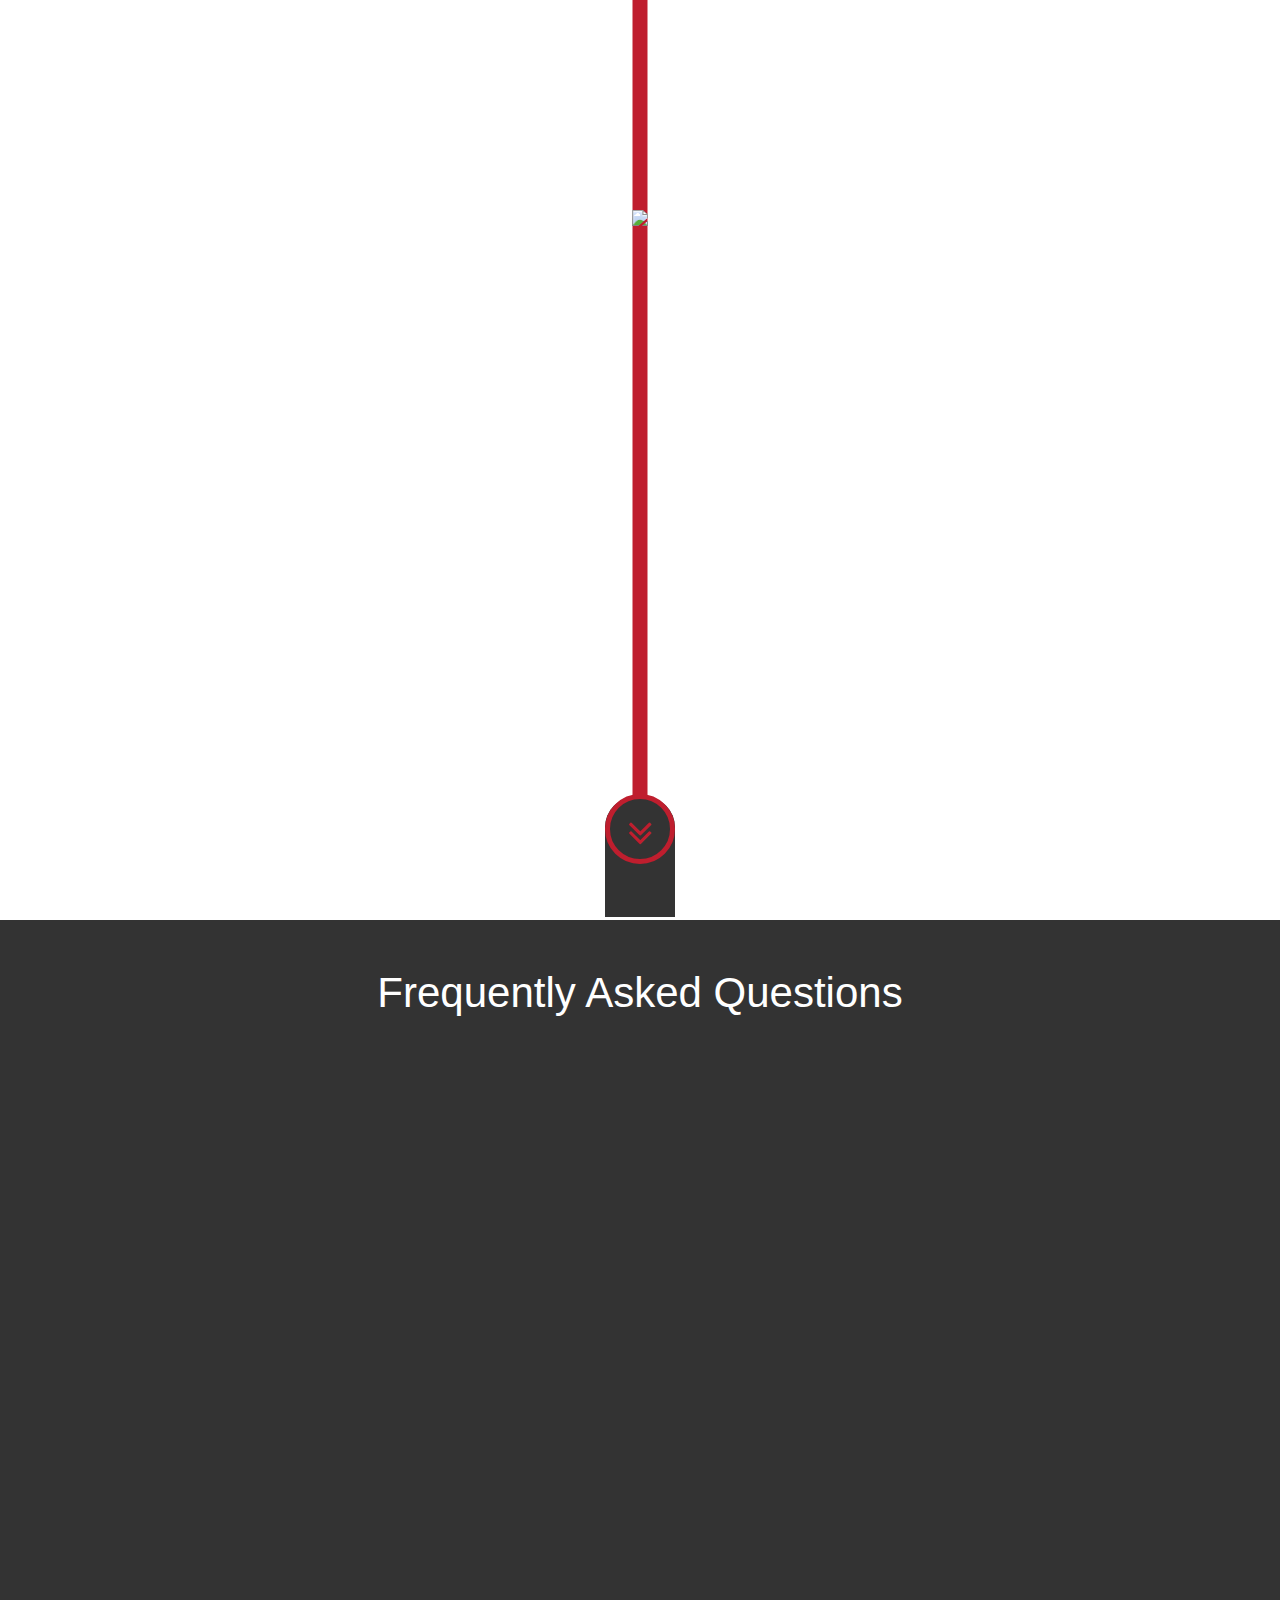
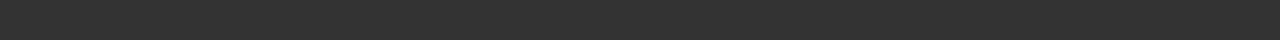
==== index.html @ be77603c "asdf" ====
<!DOCTYPE html>
<html lang="en" class="no-js">
	<head>
		<meta charset="UTF-8" />
		<meta http-equiv="X-UA-Compatible" content="IE=edge"> 
		<meta name="viewport" content="width=device-width, initial-scale=1"> 
		<title>HackAHS</title>

		<link type="text/css" rel="stylesheet" href="http://maxcdn.bootstrapcdn.com/bootstrap/3.2.0/css/bootstrap.min.css">
		<link rel="stylesheet" href="http://maxcdn.bootstrapcdn.com/font-awesome/4.3.0/css/font-awesome.min.css" />
		<link rel="shortcut icon" href="favicon.png">
		<link rel="stylesheet" type="text/css" href="css/style.css" />
	</head>

	<body>
		<header>
			<div class="LHD">
				<h2>Local Hack Day</h2>
			</div>
			<div class="spacer"></div>
			<img src="img/ahs.png" class="logo"/>

			<div class="hackAHS">
				<h1>hackAHS</h1>
			</div>

			<div class="btn-container">
				<a href="#faq" class="page-scroll btn btn-circle">
					<i class="fa fa-angle-double-down animated"></i>
				</a>
			</div>
		</header>

		<section id="faq">
			<h2>Frequently Asked Questions</h2>
		</section>

		<script type="text/javascript" src="https://code.jquery.com/jquery-2.1.1.min.js"></script>
		<script src="https://maxcdn.bootstrapcdn.com/bootstrap/3.2.0/js/bootstrap.min.js"></script>
		<script src="js/jquery.easing.min.js"></script>
		<script type="text/javascript">
			// jQuery to collapse the navbar on scroll
			$(window).scroll(function() {
				if ($(".navbar").offset().top > 50) {
					$(".navbar-fixed-top").addClass("top-nav-collapse");
				} else {
					$(".navbar-fixed-top").removeClass("top-nav-collapse");
				}
			});

			// jQuery for page scrolling feature - requires jQuery Easing plugin
			$(function() {
				$('a.page-scroll').bind('click', function(event) {
					var $anchor = $(this);
					$('html, body').stop().animate({
						scrollTop: $($anchor.attr('href')).offset().top - 60
					}, 700, 'easeInOutExpo');
					event.preventDefault();
				});
			});
		</script>
	</body>
</html>
---- css/style.css ----
::-webkit-scrollbar { 
	display: none; 
}

body {
	width: 100%;
	margin: 0;
	padding: 0;
	height: 100%;
	z-index: 0;
	
}

header {
	height: 100vh;
}

section {
	background: #333;
	z-index: 10;
	position: relative;
	height: 80vh;
}


.logo {
	transform: translate(-50%, -50%);
	z-index: 2;
	position: fixed;
	left: 50%;
	top:40%;
	height: 300px;
}

.spacer {
	transform: translate(-50%);
	background-color: #BF1E2E;
	width: 15px;
	height: 88.5%;
	position: fixed;
	left: 50%;
	z-index: 1;
}

.btn-circle {
	position: fixed;
	z-index 3;
	top: -15%;
	
	width: 70px;
	height: 70px;
	margin-top: 15px;
	padding: 7px 16px;
	border: 5px solid #BF1E2E;
	border-radius: 35px;
	font-size: 40px;
	color: #BF1E2E;
	background: 0 0;
	-webkit-transition: background .3s ease-in-out;
	-moz-transition: background .3s ease-in-out;
	transition: background .3s ease-in-out;
}

.btn-circle:hover, .btn-circle:link, .btn-circle:active, .btn-circle:visited {
	border: 5px solid #BF1E2E;
	color: #BF1E2E;
}

.btn-container {
	padding: 0;
	margin: 0;
	position: fixed;
	width: 70px;
	height: 120px;
	background-color: #333;
	top: 88.5%;
	left: 50%;
	transform: translate(-50%);
	border-top-left-radius: 30px;
	border-top-right-radius: 30px;
}

.LHD, .hackAHS {
	background: url(../img/hackahs.jpg) top center;
	width: 50%;
	height: 100%;
	position: fixed;
	filter: gray;
	-webkit-filter: grayscale(1);
	-o-transition: .5s;
	-ms-transition: .5s;
	-moz-transition: .5s;
	-webkit-transition: .5s;
	transition: .5s;
	
	z-index: 0;
}

.LHD {
	background: url(../img/lhd.jpg) top center;
	left: 50%;
}

.hackAHS:hover, .LHD:hover {
	filter: none;
	-webkit-filter: grayscale(.75);
}

section h2, .LHD h2, .hackAHS h1 {
	padding-top: 50px;
	font-family: sans-serif;
	font-size: 3em;
	color: white;
	text-align: center;
}

.LHD h2, .hackAHS h1 {
	font-size: 4em;
	padding-top: 30%;
}
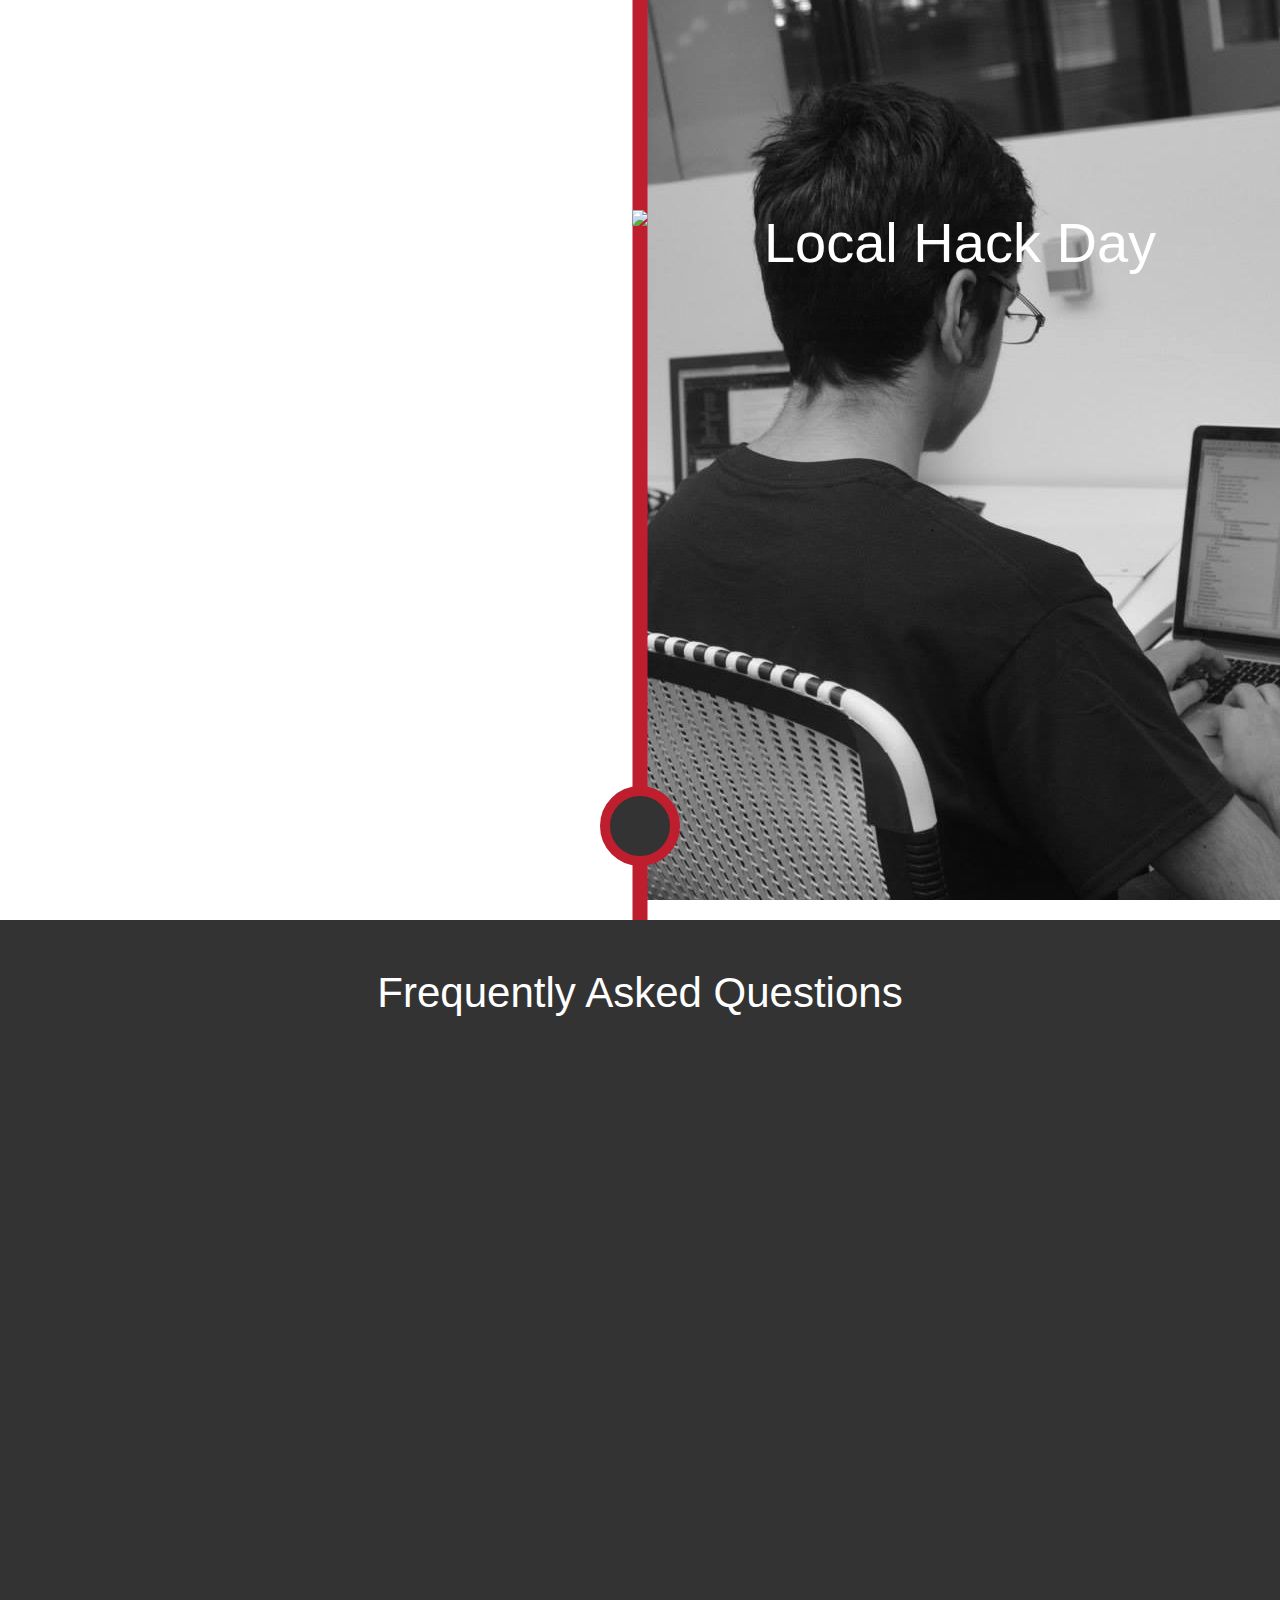
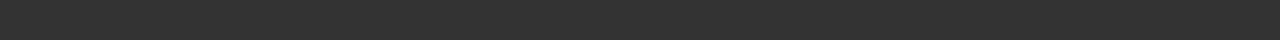
==== commit 7293ce80: "d" ====
--- a/index.html
+++ b/index.html
@@ -17,18 +17,15 @@
 			<div class="LHD">
 				<h2>Local Hack Day</h2>
 			</div>
-			<div class="spacer"></div>
+			
 			<img src="img/ahs.png" class="logo"/>
 
 			<div class="hackAHS">
 				<h1>hackAHS</h1>
 			</div>
-
-			<div class="btn-container">
 				<a href="#faq" class="page-scroll btn btn-circle">
 					<i class="fa fa-angle-double-down animated"></i>
 				</a>
-			</div>
 		</header>
 
 		<section id="faq">
--- a/css/style.css
+++ b/css/style.css
@@ -32,52 +32,52 @@
 	height: 300px;
 }
 
-.spacer {
-	transform: translate(-50%);
-	background-color: #BF1E2E;
-	width: 15px;
-	height: 88.5%;
-	position: fixed;
-	left: 50%;
-	z-index: 1;
-}
-
 .btn-circle {
 	position: fixed;
-	z-index 3;
-	top: -15%;
-	
+	z-index 7;
+	top: 90%;
+	left: 50%;
+	transform: translate(-50%,-50%);
 	width: 70px;
 	height: 70px;
 	margin-top: 15px;
 	padding: 7px 16px;
-	border: 5px solid #BF1E2E;
-	border-radius: 35px;
 	font-size: 40px;
-	color: #BF1E2E;
-	background: 0 0;
 	-webkit-transition: background .3s ease-in-out;
 	-moz-transition: background .3s ease-in-out;
 	transition: background .3s ease-in-out;
 }
 
 .btn-circle:hover, .btn-circle:link, .btn-circle:active, .btn-circle:visited {
-	border: 5px solid #BF1E2E;
 	color: #BF1E2E;
 }
 
-.btn-container {
+.btn-circle::before {
+	border: 10px solid #BF1E2E;
+	z-index: 0;
+	content: "";
 	padding: 0;
 	margin: 0;
 	position: fixed;
-	width: 70px;
-	height: 120px;
+	width: 80px;
+	height: 80px;
 	background-color: #333;
-	top: 88.5%;
+	top: -5px;
 	left: 50%;
 	transform: translate(-50%);
-	border-top-left-radius: 30px;
-	border-top-right-radius: 30px;
+	border-radius: 70px;
+}
+
+.btn-circle::after {
+	content: "";
+	z-index: -1;
+	position: fixed;
+	left: 50%;
+	bottom: -100%;
+	width: 15px;
+	height: 1000000px;
+	transform: translate(-50%);
+	background-color: #BF1E2E;
 }
 
 .LHD, .hackAHS {
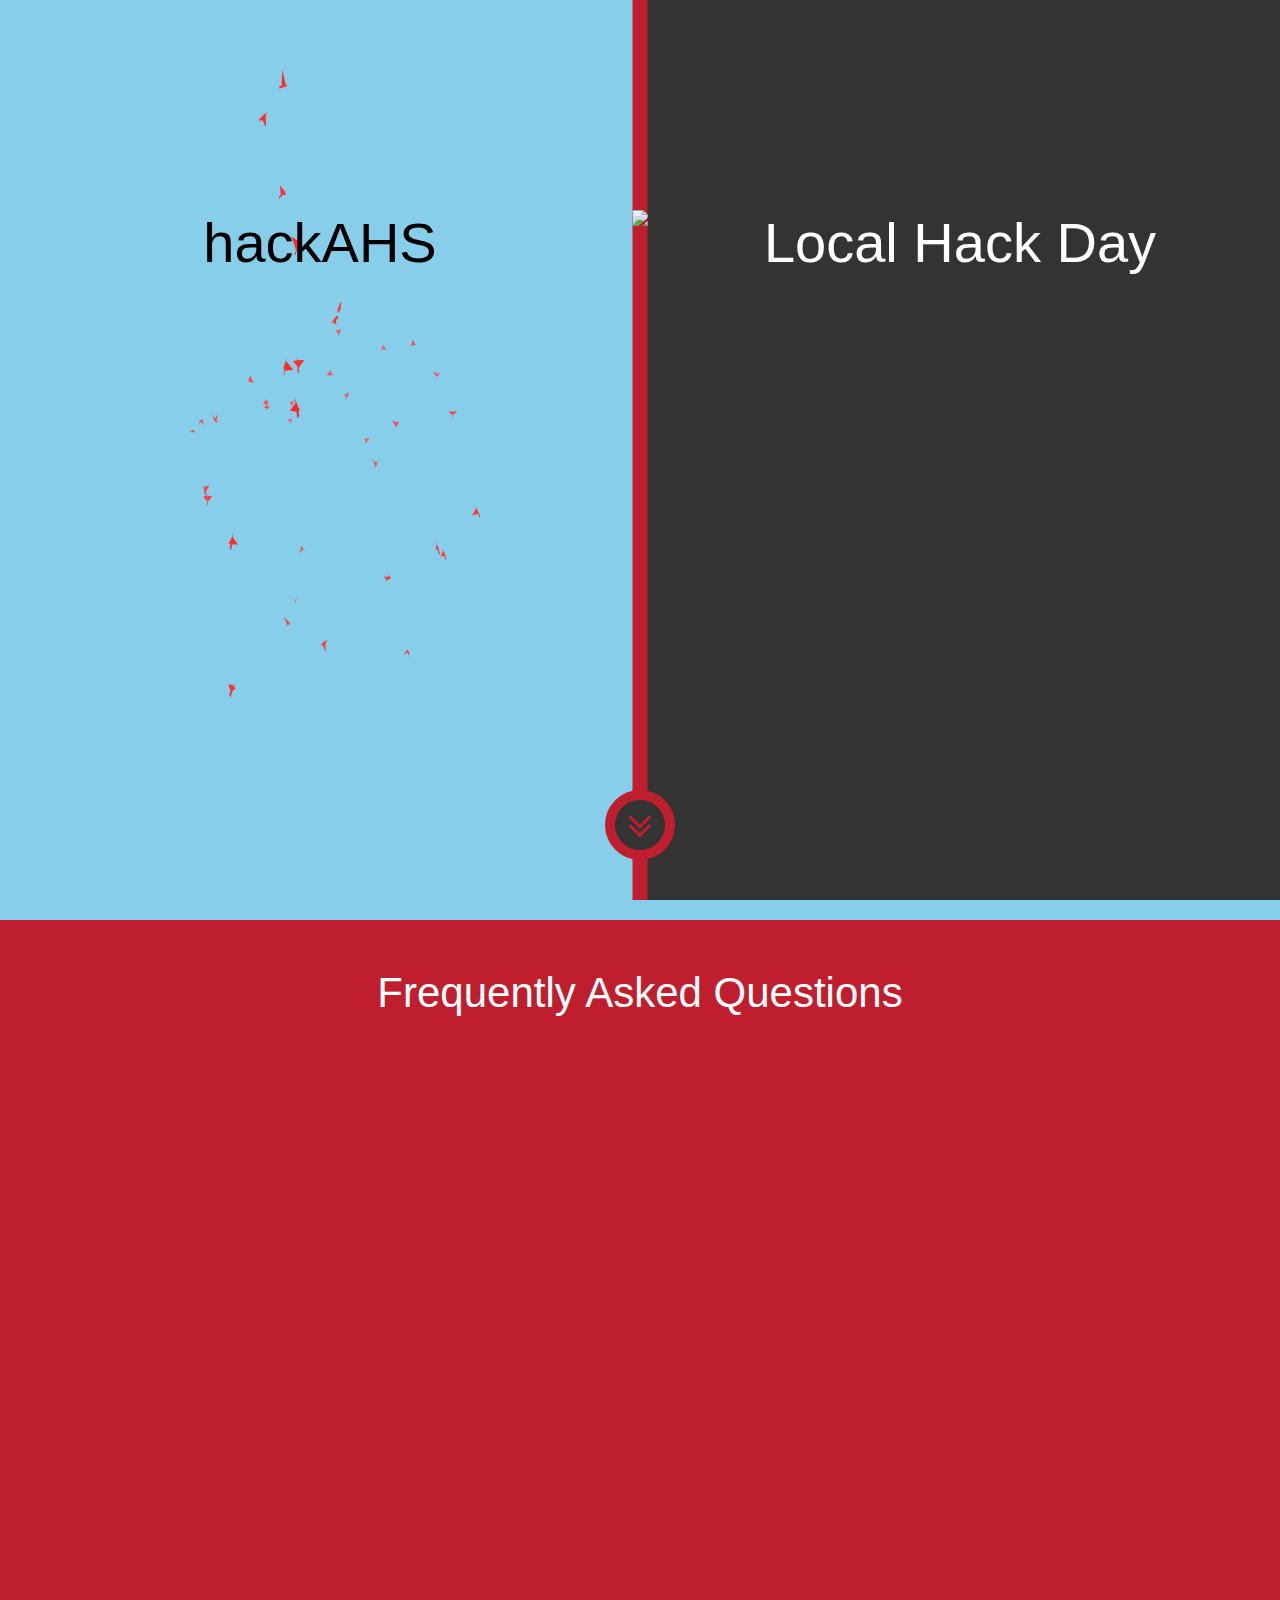
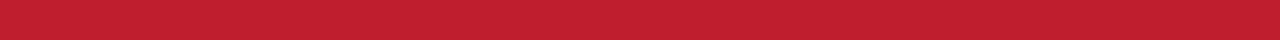
==== commit 8333ead2: "asd" ====
--- a/index.html
+++ b/index.html
@@ -17,20 +17,438 @@
 			<div class="LHD">
 				<h2>Local Hack Day</h2>
 			</div>
-			
+			<div class="LHD-under"></div>
+
 			<img src="img/ahs.png" class="logo"/>
 
 			<div class="hackAHS">
 				<h1>hackAHS</h1>
 			</div>
+			
+			
+			<div class="btn-container">
 				<a href="#faq" class="page-scroll btn btn-circle">
-					<i class="fa fa-angle-double-down animated"></i>
+					<i class="fa fa-angle-double-down"></i>
 				</a>
+			</div>
 		</header>
 
 		<section id="faq">
 			<h2>Frequently Asked Questions</h2>
 		</section>
+
+		<script src="js/three.min.js"></script>
+		<script src="js/Bird.js"></script>
+
+		<script src="js/stats.min.js"></script>
+
+		<script>
+
+			// Based on http://www.openprocessing.org/visuals/?visualID=6910
+
+			var Boid = function() {
+
+				var vector = new THREE.Vector3(),
+					_acceleration, _width = 500, _height = 500, _depth = 200, _goal, _neighborhoodRadius = 100,
+					_maxSpeed = 4, _maxSteerForce = 0.1, _avoidWalls = false;
+
+				this.position = new THREE.Vector3();
+				this.velocity = new THREE.Vector3();
+				_acceleration = new THREE.Vector3();
+
+				this.setGoal = function ( target ) {
+
+					_goal = target;
+
+				}
+
+				this.setAvoidWalls = function ( value ) {
+
+					_avoidWalls = value;
+
+				}
+
+				this.setWorldSize = function ( width, height, depth ) {
+
+					_width = width;
+					_height = height;
+					_depth = depth;
+
+				}
+
+				this.run = function ( boids ) {
+
+					if ( _avoidWalls ) {
+
+						vector.set( - _width, this.position.y, this.position.z );
+						vector = this.avoid( vector );
+						vector.multiplyScalar( 5 );
+						_acceleration.add( vector );
+
+						vector.set( _width, this.position.y, this.position.z );
+						vector = this.avoid( vector );
+						vector.multiplyScalar( 5 );
+						_acceleration.add( vector );
+
+						vector.set( this.position.x, - _height, this.position.z );
+						vector = this.avoid( vector );
+						vector.multiplyScalar( 5 );
+						_acceleration.add( vector );
+
+						vector.set( this.position.x, _height, this.position.z );
+						vector = this.avoid( vector );
+						vector.multiplyScalar( 5 );
+						_acceleration.add( vector );
+
+						vector.set( this.position.x, this.position.y, - _depth );
+						vector = this.avoid( vector );
+						vector.multiplyScalar( 5 );
+						_acceleration.add( vector );
+
+						vector.set( this.position.x, this.position.y, _depth );
+						vector = this.avoid( vector );
+						vector.multiplyScalar( 5 );
+						_acceleration.add( vector );
+
+					}/* else {
+
+						this.checkBounds();
+
+					}
+					*/
+
+					if ( Math.random() > 0.5 ) {
+
+						this.flock( boids );
+
+					}
+
+					this.move();
+
+				}
+
+				this.flock = function ( boids ) {
+
+					if ( _goal ) {
+
+						_acceleration.add( this.reach( _goal, 0.005 ) );
+
+					}
+
+					_acceleration.add( this.alignment( boids ) );
+					_acceleration.add( this.cohesion( boids ) );
+					_acceleration.add( this.separation( boids ) );
+
+				}
+
+				this.move = function () {
+
+					this.velocity.add( _acceleration );
+
+					var l = this.velocity.length();
+
+					if ( l > _maxSpeed ) {
+
+						this.velocity.divideScalar( l / _maxSpeed );
+
+					}
+
+					this.position.add( this.velocity );
+					_acceleration.set( 0, 0, 0 );
+
+				}
+
+				this.checkBounds = function () {
+
+					if ( this.position.x >   _width ) this.position.x = - _width;
+					if ( this.position.x < - _width ) this.position.x =   _width;
+					if ( this.position.y >   _height ) this.position.y = - _height;
+					if ( this.position.y < - _height ) this.position.y =  _height;
+					if ( this.position.z >  _depth ) this.position.z = - _depth;
+					if ( this.position.z < - _depth ) this.position.z =  _depth;
+
+				}
+
+				//
+
+				this.avoid = function ( target ) {
+
+					var steer = new THREE.Vector3();
+
+					steer.copy( this.position );
+					steer.sub( target );
+
+					steer.multiplyScalar( 1 / this.position.distanceToSquared( target ) );
+
+					return steer;
+
+				}
+
+				this.repulse = function ( target ) {
+
+					var distance = this.position.distanceTo( target );
+
+					if ( distance < 150 ) {
+
+						var steer = new THREE.Vector3();
+
+						steer.subVectors( this.position, target );
+						steer.multiplyScalar( 0.5 / distance );
+
+						_acceleration.add( steer );
+
+					}
+
+				}
+
+				this.reach = function ( target, amount ) {
+
+					var steer = new THREE.Vector3();
+
+					steer.subVectors( target, this.position );
+					steer.multiplyScalar( amount );
+
+					return steer;
+
+				}
+
+				this.alignment = function ( boids ) {
+
+					var boid, velSum = new THREE.Vector3(),
+						count = 0;
+
+					for ( var i = 0, il = boids.length; i < il; i++ ) {
+
+						if ( Math.random() > 0.6 ) continue;
+
+						boid = boids[ i ];
+
+						distance = boid.position.distanceTo( this.position );
+
+						if ( distance > 0 && distance <= _neighborhoodRadius ) {
+
+							velSum.add( boid.velocity );
+							count++;
+
+						}
+
+					}
+
+					if ( count > 0 ) {
+
+						velSum.divideScalar( count );
+
+						var l = velSum.length();
+
+						if ( l > _maxSteerForce ) {
+
+							velSum.divideScalar( l / _maxSteerForce );
+
+						}
+
+					}
+
+					return velSum;
+
+				}
+
+				this.cohesion = function ( boids ) {
+
+					var boid, distance,
+						posSum = new THREE.Vector3(),
+						steer = new THREE.Vector3(),
+						count = 0;
+
+					for ( var i = 0, il = boids.length; i < il; i ++ ) {
+
+						if ( Math.random() > 0.6 ) continue;
+
+						boid = boids[ i ];
+						distance = boid.position.distanceTo( this.position );
+
+						if ( distance > 0 && distance <= _neighborhoodRadius ) {
+
+							posSum.add( boid.position );
+							count++;
+
+						}
+
+					}
+
+					if ( count > 0 ) {
+
+						posSum.divideScalar( count );
+
+					}
+
+					steer.subVectors( posSum, this.position );
+
+					var l = steer.length();
+
+					if ( l > _maxSteerForce ) {
+
+						steer.divideScalar( l / _maxSteerForce );
+
+					}
+
+					return steer;
+
+				}
+
+				this.separation = function ( boids ) {
+
+					var boid, distance,
+						posSum = new THREE.Vector3(),
+						repulse = new THREE.Vector3();
+
+					for ( var i = 0, il = boids.length; i < il; i ++ ) {
+
+						if ( Math.random() > 0.6 ) continue;
+
+						boid = boids[ i ];
+						distance = boid.position.distanceTo( this.position );
+
+						if ( distance > 0 && distance <= _neighborhoodRadius ) {
+
+							repulse.subVectors( this.position, boid.position );
+							repulse.normalize();
+							repulse.divideScalar( distance );
+							posSum.add( repulse );
+
+						}
+
+					}
+
+					return posSum;
+
+				}
+
+			}
+
+		</script>
+
+		<script>
+
+			var SCREEN_WIDTH = window.innerWidth,
+				SCREEN_HEIGHT = window.innerHeight,
+				SCREEN_WIDTH_HALF = SCREEN_WIDTH  / 2,
+				SCREEN_HEIGHT_HALF = SCREEN_HEIGHT / 2;
+
+			var camera, scene, renderer,
+				birds, bird;
+
+			var boid, boids;
+
+			init();
+			animate();
+
+			function init() {
+
+				camera = new THREE.PerspectiveCamera( 75, SCREEN_WIDTH / SCREEN_HEIGHT, 1, 10000 );
+				camera.position.z = 450;
+
+				scene = new THREE.Scene();
+
+				birds = [];
+				boids = [];
+
+				for ( var i = 0; i < 40; i ++ ) {
+
+					boid = boids[ i ] = new Boid();
+					boid.position.x = Math.random() * 400 - 200;
+					boid.position.y = Math.random() * 400 - 200;
+					boid.position.z = Math.random() * 400 - 200;
+					boid.velocity.x = Math.random() * 2 - 1;
+					boid.velocity.y = Math.random() * 2 - 1;
+					boid.velocity.z = Math.random() * 2 - 1;
+					boid.setAvoidWalls( true );
+					boid.setWorldSize( 500, 500, 400 );
+
+					bird = birds[ i ] = new THREE.Mesh( new Bird(), new THREE.MeshBasicMaterial( { color:Math.random() * 0xffffff, side: THREE.DoubleSide } ) );
+					bird.phase = Math.floor( Math.random() * 62.83 );
+					scene.add( bird );
+
+
+				}
+
+				renderer = new THREE.CanvasRenderer( {alpha: true});
+				renderer.setClearColor( 0xffffff,0);
+				renderer.setSize( SCREEN_WIDTH, SCREEN_HEIGHT );
+				renderer.domElement.style.position = 'fixed';
+				renderer.domElement.style.zIndex = '0';
+				renderer.domElement.style.top = '0px';
+				renderer.domElement.style.pointerEvents = 'none';
+				document.addEventListener( 'mousemove', onDocumentMouseMove, false );
+				document.body.appendChild( renderer.domElement );
+				
+				//
+
+				window.addEventListener( 'resize', onWindowResize, false );
+
+			}
+
+			function onWindowResize() {
+
+				camera.aspect = window.innerWidth / window.innerHeight;
+				camera.updateProjectionMatrix();
+
+				renderer.setSize( window.innerWidth/2, window.innerHeight );
+
+			}
+
+			function onDocumentMouseMove( event ) {
+
+				var vector = new THREE.Vector3( event.clientX - SCREEN_WIDTH_HALF, - event.clientY + SCREEN_HEIGHT_HALF, 0 );
+
+				for ( var i = 0, il = boids.length; i < il; i++ ) {
+
+					boid = boids[ i ];
+
+					vector.z = boid.position.z;
+
+					boid.repulse( vector );
+
+				}
+
+			}
+
+			//
+
+			function animate() {
+
+				requestAnimationFrame( animate );
+
+				render();
+
+			}
+
+			function render() {
+
+				for ( var i = 0, il = birds.length; i < il; i++ ) {
+
+					boid = boids[ i ];
+					boid.run( boids );
+
+					bird = birds[ i ];
+					bird.position.copy( boids[ i ].position );
+
+					color = bird.material.color;
+					color.r = 191;
+					color.g = color.b = ( 500 - bird.position.z ) / 2000;
+
+					bird.rotation.y = Math.atan2( - boid.velocity.z, boid.velocity.x );
+					bird.rotation.z = Math.asin( boid.velocity.y / boid.velocity.length() );
+
+					bird.phase = ( bird.phase + ( Math.max( 0, bird.rotation.z ) + 0.1 )  ) % 62.83;
+					bird.geometry.vertices[ 5 ].y = bird.geometry.vertices[ 4 ].y = Math.sin( bird.phase ) * 5;
+
+				}
+
+				renderer.render( scene, camera );
+
+			}
+
+		</script>
 
 		<script type="text/javascript" src="https://code.jquery.com/jquery-2.1.1.min.js"></script>
 		<script src="https://maxcdn.bootstrapcdn.com/bootstrap/3.2.0/js/bootstrap.min.js"></script>
--- a/css/style.css
+++ b/css/style.css
@@ -6,22 +6,38 @@
 	width: 100%;
 	margin: 0;
 	padding: 0;
-	height: 100%;
-	z-index: 0;
-	
+	background-color: skyblue;
 }
 
 header {
 	height: 100vh;
+	margin: 0;
 }
 
 section {
-	background: #333;
+	background: #BF1E2E;
 	z-index: 10;
 	position: relative;
 	height: 80vh;
+	margin: 0;
+	padding: 0;
 }
 
+.btn-container::before {
+	position: fixed;
+	transform: translate(-50%);
+	content: "";
+	width: 15px;
+	height: 100%;
+	background-color: #BF1E2E;
+	left: 50%;
+	top: 0px;
+}
+
+.btn-container {
+	position: fixed;
+	z-index: 1;
+}
 
 .logo {
 	transform: translate(-50%, -50%);
@@ -34,7 +50,7 @@
 
 .btn-circle {
 	position: fixed;
-	z-index 7;
+	z-index 50;
 	top: 90%;
 	left: 50%;
 	transform: translate(-50%,-50%);
@@ -43,67 +59,47 @@
 	margin-top: 15px;
 	padding: 7px 16px;
 	font-size: 40px;
+	border-radius: 70px;
+	background-color: #333;
+	border: 10px solid #BF1E2E;
 	-webkit-transition: background .3s ease-in-out;
 	-moz-transition: background .3s ease-in-out;
 	transition: background .3s ease-in-out;
+}
+
+.btn-circle i {
+	position: fixed;
+	transform: translate(-50%);
 }
 
 .btn-circle:hover, .btn-circle:link, .btn-circle:active, .btn-circle:visited {
 	color: #BF1E2E;
 }
 
-.btn-circle::before {
-	border: 10px solid #BF1E2E;
-	z-index: 0;
-	content: "";
-	padding: 0;
-	margin: 0;
-	position: fixed;
-	width: 80px;
-	height: 80px;
-	background-color: #333;
-	top: -5px;
-	left: 50%;
-	transform: translate(-50%);
-	border-radius: 70px;
-}
-
-.btn-circle::after {
-	content: "";
-	z-index: -1;
-	position: fixed;
-	left: 50%;
-	bottom: -100%;
-	width: 15px;
-	height: 1000000px;
-	transform: translate(-50%);
-	background-color: #BF1E2E;
-}
 
 .LHD, .hackAHS {
-	background: url(../img/hackahs.jpg) top center;
 	width: 50%;
+	background-color: #333;
 	height: 100%;
 	position: fixed;
-	filter: gray;
-	-webkit-filter: grayscale(1);
 	-o-transition: .5s;
 	-ms-transition: .5s;
 	-moz-transition: .5s;
 	-webkit-transition: .5s;
 	transition: .5s;
-	
-	z-index: 0;
+	z-index: 1;
 }
 
 .LHD {
-	background: url(../img/lhd.jpg) top center;
-	left: 50%;
+	left:50%;
 }
 
-.hackAHS:hover, .LHD:hover {
-	filter: none;
-	-webkit-filter: grayscale(.75);
+.LHD:hover, .hackAHS:hover {
+	background: rgba(0,0,0,0);
+}
+
+.LHD:hover h2, .hackAHS:hover h1 {
+	color: black;
 }
 
 section h2, .LHD h2, .hackAHS h1 {
@@ -112,6 +108,11 @@
 	font-size: 3em;
 	color: white;
 	text-align: center;
+	-o-transition: .5s;
+	-ms-transition: .5s;
+	-moz-transition: .5s;
+	-webkit-transition: .5s;
+	transition: .5s;
 }
 
 .LHD h2, .hackAHS h1 {
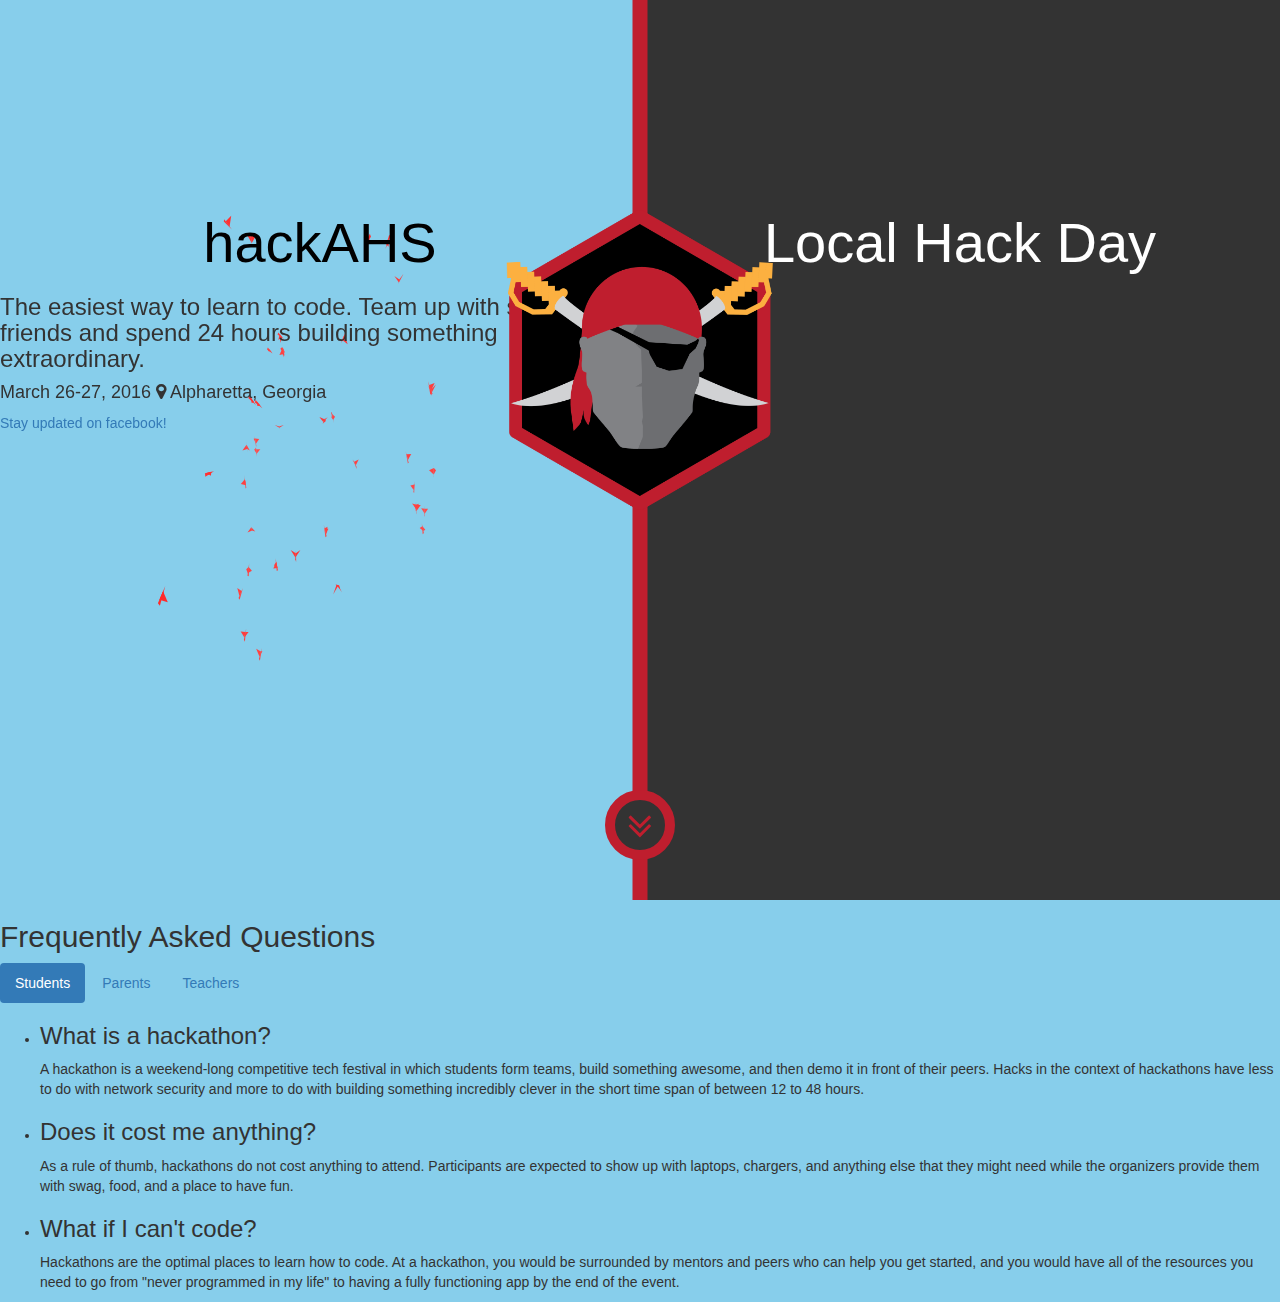
==== commit 8ae87cb9: "asd" ====
--- a/index.html
+++ b/index.html
@@ -4,7 +4,19 @@
 		<meta charset="UTF-8" />
 		<meta http-equiv="X-UA-Compatible" content="IE=edge"> 
 		<meta name="viewport" content="width=device-width, initial-scale=1"> 
-		<title>HackAHS</title>
+		<title>HackAHS - A Hackathon for High Schoolers</title>
+
+		<meta name="twitter:card" content="summary">
+		<meta name="twitter:site" content="@hackstartatl">
+		<meta name="twitter:title" content="hackAHS">
+		<meta name="twitter:description" content="hackAHS is a hackathon for high school students in Georgia. Unleash The Next Generation!">
+		<meta name="twitter:creator" content="@hackstartatl">
+
+		<meta property="og:title" content="hackAHS" />
+		<meta property="og:type" content="website" />
+		<meta property="og:url" content="http://hackAHS.com/" />
+		<meta property="og:description" content="hackAHS is a hackathon for high school students in Georgia. Unleash The Next Generation!" />
+		<meta property="og:site_name" content="hackBCA" />
 
 		<link type="text/css" rel="stylesheet" href="http://maxcdn.bootstrapcdn.com/bootstrap/3.2.0/css/bootstrap.min.css">
 		<link rel="stylesheet" href="http://maxcdn.bootstrapcdn.com/font-awesome/4.3.0/css/font-awesome.min.css" />
@@ -14,18 +26,21 @@
 
 	<body>
 		<header>
+			<img src="img/hackahslogo.png" class="logo"/>
+			
 			<div class="LHD">
 				<h2>Local Hack Day</h2>
+				<h3>Come together with other high school students for twleve hours of learning, community, and building.</h3>
+				<h4>October 10, 2015 <span><i class="fa fa-map-marker"></i></span> Alpharetta, Georgia</h4>
+				<a class="button" href="http://localhackday.mlh.io/" >Register Now!</a>
 			</div>
-			<div class="LHD-under"></div>
-
-			<img src="img/ahs.png" class="logo"/>
 
 			<div class="hackAHS">
 				<h1>hackAHS</h1>
+				<h3>The easiest way to learn to code. Team up with strangers or friends and spend 24 hours building something extraordinary.</h3>
+				<h4>March 26-27, 2016 <span><i class="fa fa-map-marker"></i></span> Alpharetta, Georgia</h4>
+				<a class="button" href="#">Stay updated on facebook!</a>
 			</div>
-			
-			
 			<div class="btn-container">
 				<a href="#faq" class="page-scroll btn btn-circle">
 					<i class="fa fa-angle-double-down"></i>
@@ -33,15 +48,85 @@
 			</div>
 		</header>
 
-		<section id="faq">
+		<div id="faq" class="section">
 			<h2>Frequently Asked Questions</h2>
-		</section>
+			<ul class="nav nav-pills">
+				<li class="active"><a data-toggle="pill" href="#Students" class="scroll-down">Students</a></li>
+				<li><a data-toggle="pill" href="#Parents" class="scroll-down">Parents</a></li>
+				<li><a data-toggle="pill" href="#Teachers" class="scroll-down">Teachers</a></li>
+			</ul>
+
+			<div class="tab-content">
+				<div id="Students" class="tab-pane fade in active">
+					<ul>
+						<li>
+							<h3>What is a hackathon?</h3>
+							<p>A hackathon is a weekend-long competitive tech festival in which students form teams, build something awesome, and then demo it in front of their peers. Hacks in the context of hackathons have less to do with network security and more to do with building something incredibly clever in the short time span of between 12 to 48 hours.</p>
+						</li>
+						<li>
+							<h3>Does it cost me anything?</h3>
+							<p>As a rule of thumb, hackathons do not cost anything to attend. Participants are expected to show up with laptops, chargers, and anything else that they might need while the organizers provide them with swag, food, and a place to have fun.</p>
+						</li>
+						<li>
+							<h3>What if I can't code?</h3>
+							<p>Hackathons are the optimal places to learn how to code. At a hackathon, you would be surrounded by mentors and peers who can help you get started, and you would have all of the resources you need to go from "never programmed in my life" to having a fully functioning app by the end of the event.</p>
+						</li>
+					</ul>
+				</div>
+				<div id="Parents" class="tab-pane fade">
+					<ul>
+						<li>
+							<h3>What is a hackathon?</h3>
+							<p>A hackathon is a weekend-long competitive tech festival in which students form teams to collaboratively code an extraordinary project and then demo it in front of their peers. Hacks in the context of hackathons have less to do with network security and more to do with building something incredibly clever in the short time span of between 24 to 48 hours.</p>
+						</li>
+						<li>
+							<h3>Are hackathons safe?</h3>
+							<p>Yes, absolutely. Schools and venues maintain high level security throughout the event. ID checks are performed to gain admission to the venue and security is on premise 24/7 to keep the venue safe. In addition, most hackathons follow MLH’s Code of Conduct, ensuring a non discriminating environment for students of any background. Hackathons are run with a zero tolerance policy for inappropriate actions.</p>
+						</li>
+						<li>
+							<h3>What will my child get out of a hackathon?</h3>
+							<p>All students regardless of level of programming experience end up learning how to network with other students with similar passions, how to network with recruiters from companies, and how to give speeches in front of judges and peers. Students will be given opportunities to learn/improve their programming through workshops held at hackathons. For students who are unsure of their futures, hackathons are where they can be exposed to the field to decide what they want to do</p>
+						</li>
+						<li>
+							<h3>What is the typical hackathon schedule?</h3>
+							<p>Hackathons are usually held on the weekend and last 24-48 hours. Hackathons begin with an opening ceremony where inspirational talks are held. Students are then given the a large chunk of time to build and learn. Food is served and free of charge, in addition to having snacks present constantly. At the end of a hackathon, students present their applications to judges and peers, and winners are awarded. Students go home at the end of the weekend with lasting memories and a neat project to put into their portfolio.</p>
+						</li>
+						<li>
+							<h3>Will hackathons help my son/daughter get into college?</h3>
+							<p>We can say with a degree of certainty that hackathons will help your child’s college portfolio. Most hackathons are held at top-tier colleges and admission departments at these colleges are well aware of these events. In addition, hackathons will allow your child to build the technical skills and networks to open up opportunities such as internships at tech companies.</p>
+						</li>
+					</ul>
+				</div>
+				<div id="Teachers" class="tab-pane fade">
+					<ul>
+						<li>
+							<h3>What is a hackathon?</h3>
+							<p>A hackathon is a weekend-long competitive tech festival in which students form teams to collaboratively code an extraordinary project and then demo it in front of their peers. Hacks in the context of hackathons have less to do with network security and more to do with building something incredibly clever in the short time span of between 24 to 48 hours.</p>
+						</li>
+						<li>
+							<h3>How will Hackathons extend my curriculum?</h3>
+							<p>Hackathons are a great way to extend your high school Intro to Computer Science or AP Computer Science classes. These events will give your students more hands on time with the materials taught in class, in addition to providing real life application for programming. Most importantly, Hackathons will get students excited for computer science and allow them to understand the limitless potential of being a programmer.</p>
+						</li>
+						<li>
+							<h3>How can I get my students involved?</h3>
+							<p>You can encourage your students to attend hackathons and organize groups of students to come as a team to our events. Offering extra credit to come to Hackathons may be a good initial catalyst to start a Hackathon group in your school.</p>
+						</li>
+						<li>
+							<h3>What is a good time to introduce Hackathons to my students?</h3>
+							<p>Anytime is a good time, hackathons are for programmers of any level. Students with initial knowledge of computer science basics and data structures will be able to build more complex applications while students with no/little initial knowledge will be able to attend workshops at most hackathons to learn more about these concepts. Hackathons are for personal growth and anyone can get started.</p>
+						</li>
+						<li>
+							<h3>How do I support my students at Hackathons?</h3>
+							<p>The best way to support your student at hackathons is giving them deadline extensions on assignments since hackathons usually take the entire weekend and students do not have a lot of time to do homework.</p>
+						</li>
+					</ul>
+				</div>
+			</div>
+		</div>
 
 		<script src="js/three.min.js"></script>
 		<script src="js/Bird.js"></script>
-
 		<script src="js/stats.min.js"></script>
-
 		<script>
 
 			// Based on http://www.openprocessing.org/visuals/?visualID=6910
@@ -380,7 +465,7 @@
 				renderer.domElement.style.pointerEvents = 'none';
 				document.addEventListener( 'mousemove', onDocumentMouseMove, false );
 				document.body.appendChild( renderer.domElement );
-				
+
 				//
 
 				window.addEventListener( 'resize', onWindowResize, false );
@@ -452,27 +537,67 @@
 
 		<script type="text/javascript" src="https://code.jquery.com/jquery-2.1.1.min.js"></script>
 		<script src="https://maxcdn.bootstrapcdn.com/bootstrap/3.2.0/js/bootstrap.min.js"></script>
-		<script src="js/jquery.easing.min.js"></script>
+		<script type="text/javascript" src="js/jquery.easing.min.js"></script>
+
 		<script type="text/javascript">
-			// jQuery to collapse the navbar on scroll
-			$(window).scroll(function() {
-				if ($(".navbar").offset().top > 50) {
-					$(".navbar-fixed-top").addClass("top-nav-collapse");
-				} else {
-					$(".navbar-fixed-top").removeClass("top-nav-collapse");
-				}
-			});
-
-			// jQuery for page scrolling feature - requires jQuery Easing plugin
-			$(function() {
-				$('a.page-scroll').bind('click', function(event) {
-					var $anchor = $(this);
-					$('html, body').stop().animate({
-						scrollTop: $($anchor.attr('href')).offset().top - 60
-					}, 700, 'easeInOutExpo');
-					event.preventDefault();
-				});
+			$(document).ready(function(){
+				var mq = window.matchMedia('only screen and (max-width: 480px)');
+				if(!mq.matches) {
+					// jQuery for page scrolling feature - requires jQuery Easing plugin
+					$(function() {
+						$('a.page-scroll').bind('click', function(event) {
+							var $anchor = $(this);
+							$('html, body').stop().animate({
+								scrollTop: $($anchor.attr('href')).offset().top
+							}, 700, 'easeInOutExpo');
+							event.preventDefault();
+						});
+					});
+
+					$(function() {
+						$('a.scroll-down').bind('click', function(event) {
+							var $anchor = $(this);
+							$('html, body').stop().animate({
+								scrollTop: $('.section').offset().top
+							}, 700, 'easeInOutExpo');
+							event.preventDefault();
+						});
+					});
+
+					$(".LHD").hover(function(){
+						$(this).css("background-color", "rgba(191,30,46,0)");
+						$(".hackAHS").css("background-color", "rgba(51,51,51,255)");
+						$(".LHD h2").css("color", "black");
+						$(".LHD h3").css("color", "black");
+						$(".LHD h4").css("color", "black");
+						$(".hackAHS h1").css("color", "white");
+						$(".hackAHS h3").css("color", "white");
+						$(".hackAHS h4").css("color", "white");
+					});
+
+					$(".hackAHS").hover(function(){
+						$(this).css("background-color", "rgba(191,30,46,0)");
+						$(".LHD").css("background-color", "rgba(51,51,51,255)");
+						$(".LHD h2").css("color", "white");
+						$(".LHD h3").css("color", "white");
+						$(".LHD h4").css("color", "white");
+						$(".hackAHS h1").css("color", "black");
+						$(".hackAHS h3").css("color", "black");
+						$(".hackAHS h4").css("color", "black");
+					});
+				}
 			});
 		</script>
+
+		<script>
+  (function(i,s,o,g,r,a,m){i['GoogleAnalyticsObject']=r;i[r]=i[r]||function(){
+  (i[r].q=i[r].q||[]).push(arguments)},i[r].l=1*new Date();a=s.createElement(o),
+  m=s.getElementsByTagName(o)[0];a.async=1;a.src=g;m.parentNode.insertBefore(a,m)
+  })(window,document,'script','//www.google-analytics.com/analytics.js','ga');
+
+  ga('create', 'UA-64140528-2', 'auto');
+  ga('send', 'pageview');
+
+</script>
 	</body>
 </html>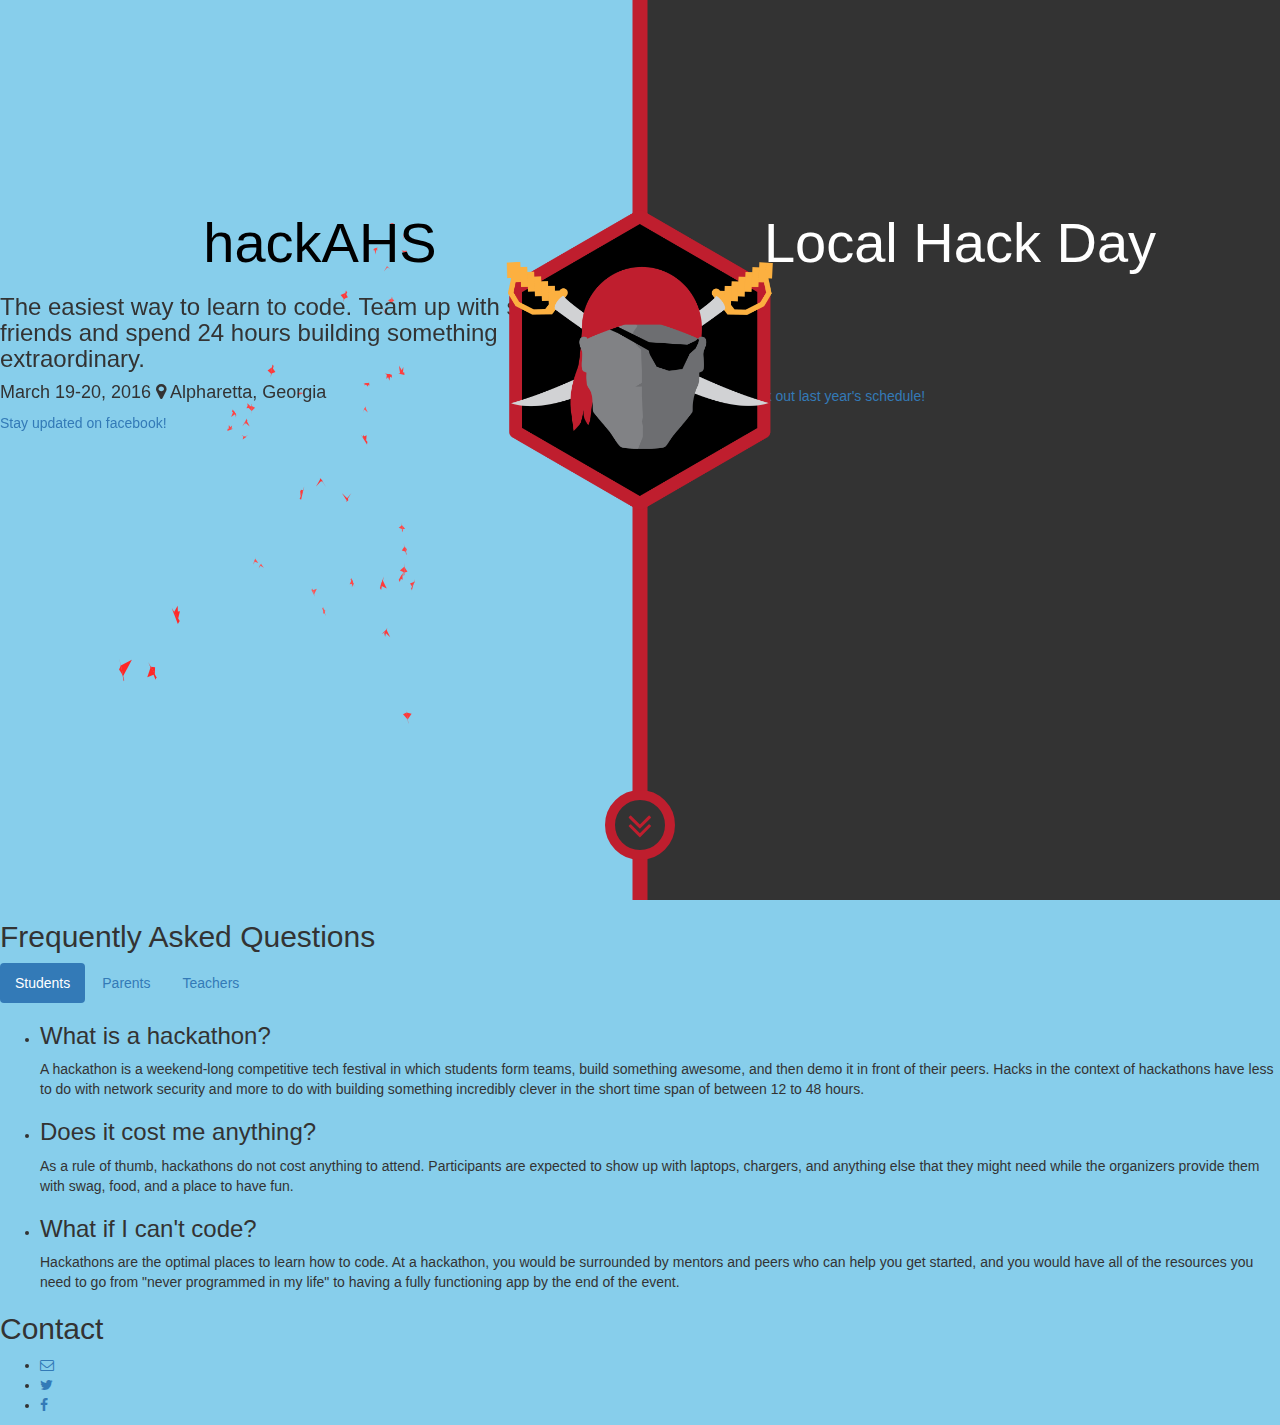
==== commit 36a83f76: "typos" ====
--- a/index.html
+++ b/index.html
@@ -11,12 +11,16 @@
 		<meta name="twitter:title" content="hackAHS">
 		<meta name="twitter:description" content="hackAHS is a hackathon for high school students in Georgia. Unleash The Next Generation!">
 		<meta name="twitter:creator" content="@hackstartatl">
+		<meta name="twitter:image" content="http://hackahs.com/img/social.png">
 
 		<meta property="og:title" content="hackAHS" />
 		<meta property="og:type" content="website" />
 		<meta property="og:url" content="http://hackAHS.com/" />
+		<meta property="og:image" content="http://hackahs.com/img/social.png" />
 		<meta property="og:description" content="hackAHS is a hackathon for high school students in Georgia. Unleash The Next Generation!" />
-		<meta property="og:site_name" content="hackBCA" />
+		<meta property="og:site_name" content="hackAHS" />
+		<meta property="fb:admins" content="100000198668722" />
+
 
 		<link type="text/css" rel="stylesheet" href="http://maxcdn.bootstrapcdn.com/bootstrap/3.2.0/css/bootstrap.min.css">
 		<link rel="stylesheet" href="http://maxcdn.bootstrapcdn.com/font-awesome/4.3.0/css/font-awesome.min.css" />
@@ -27,24 +31,33 @@
 	<body>
 		<header>
 			<img src="img/hackahslogo.png" class="logo"/>
-			
+
 			<div class="LHD">
 				<h2>Local Hack Day</h2>
-				<h3>Come together with other high school students for twleve hours of learning, community, and building.</h3>
+				<h3>Come together with other high school students for twelve hours of learning, community, and building.</h3>
 				<h4>October 10, 2015 <span><i class="fa fa-map-marker"></i></span> Alpharetta, Georgia</h4>
-				<a class="button" href="http://localhackday.mlh.io/" >Register Now!</a>
+				<a class="button" target="_blank" href="http://localhackday.mlh.io/#/cities/alpharetta/register" >Register Now!</a>
+				<a class="button" target="_blank" href="http://localhackday.mlh.io/schedule.html" >Check out last year's schedule!</a>
 			</div>
 
 			<div class="hackAHS">
 				<h1>hackAHS</h1>
 				<h3>The easiest way to learn to code. Team up with strangers or friends and spend 24 hours building something extraordinary.</h3>
-				<h4>March 26-27, 2016 <span><i class="fa fa-map-marker"></i></span> Alpharetta, Georgia</h4>
-				<a class="button" href="#">Stay updated on facebook!</a>
+				<h4>March 19-20, 2016 <span><i class="fa fa-map-marker"></i></span> Alpharetta, Georgia</h4>
+				<a class="button" target="_blank" href="#">Stay updated on facebook!</a>
 			</div>
 			<div class="btn-container">
 				<a href="#faq" class="page-scroll btn btn-circle">
 					<i class="fa fa-angle-double-down"></i>
 				</a>
+			</div>
+
+			<div class='social_box'>
+				<div class='social'>
+					<div class="facebook-btn">
+						<div class="fb-like" data-href="https://www.facebook.com/hackAHS" data-layout="button_count" data-action="like" data-show-faces="false" data-share="true"></div>
+					</div>
+				</div>
 			</div>
 		</header>
 
@@ -122,6 +135,15 @@
 					</ul>
 				</div>
 			</div>
+		</div>
+		
+		<div class="section" id="contact">
+			<h2>Contact</h2>
+			<ul>
+				<li><a href="mailto:hello@hackAHS.com"><i class="button fa fa-envelope-o"></i></a></li>
+				<li><a href="https://twitter.com/hackAHS" target="_blank"><i class="button fa fa-twitter"></i></a></li>
+				<li><a href="http://facebook.com/hackAHS" target="_blank"><i class="button fa fa-facebook"></i></a></li>
+			</ul>
 		</div>
 
 		<script src="js/three.min.js"></script>
@@ -590,14 +612,24 @@
 		</script>
 
 		<script>
-  (function(i,s,o,g,r,a,m){i['GoogleAnalyticsObject']=r;i[r]=i[r]||function(){
-  (i[r].q=i[r].q||[]).push(arguments)},i[r].l=1*new Date();a=s.createElement(o),
-  m=s.getElementsByTagName(o)[0];a.async=1;a.src=g;m.parentNode.insertBefore(a,m)
-  })(window,document,'script','//www.google-analytics.com/analytics.js','ga');
-
-  ga('create', 'UA-64140528-2', 'auto');
-  ga('send', 'pageview');
-
-</script>
+			(function(i,s,o,g,r,a,m){i['GoogleAnalyticsObject']=r;i[r]=i[r]||function(){
+				(i[r].q=i[r].q||[]).push(arguments)},i[r].l=1*new Date();a=s.createElement(o),
+				m=s.getElementsByTagName(o)[0];a.async=1;a.src=g;m.parentNode.insertBefore(a,m)
+									})(window,document,'script','//www.google-analytics.com/analytics.js','ga');
+
+			ga('create', 'UA-64140528-2', 'auto');
+			ga('send', 'pageview');
+
+		</script>
+		
+		<script>
+			(function(d, s, id) {
+				var js, fjs = d.getElementsByTagName(s)[0];
+				if (d.getElementById(id)) return;
+				js = d.createElement(s); js.id = id;
+				js.src = "//connect.facebook.net/en_US/all.js#xfbml=1";
+				fjs.parentNode.insertBefore(js, fjs);
+			}(document, 'script', 'facebook-jssdk'));
+		</script>
 	</body>
 </html>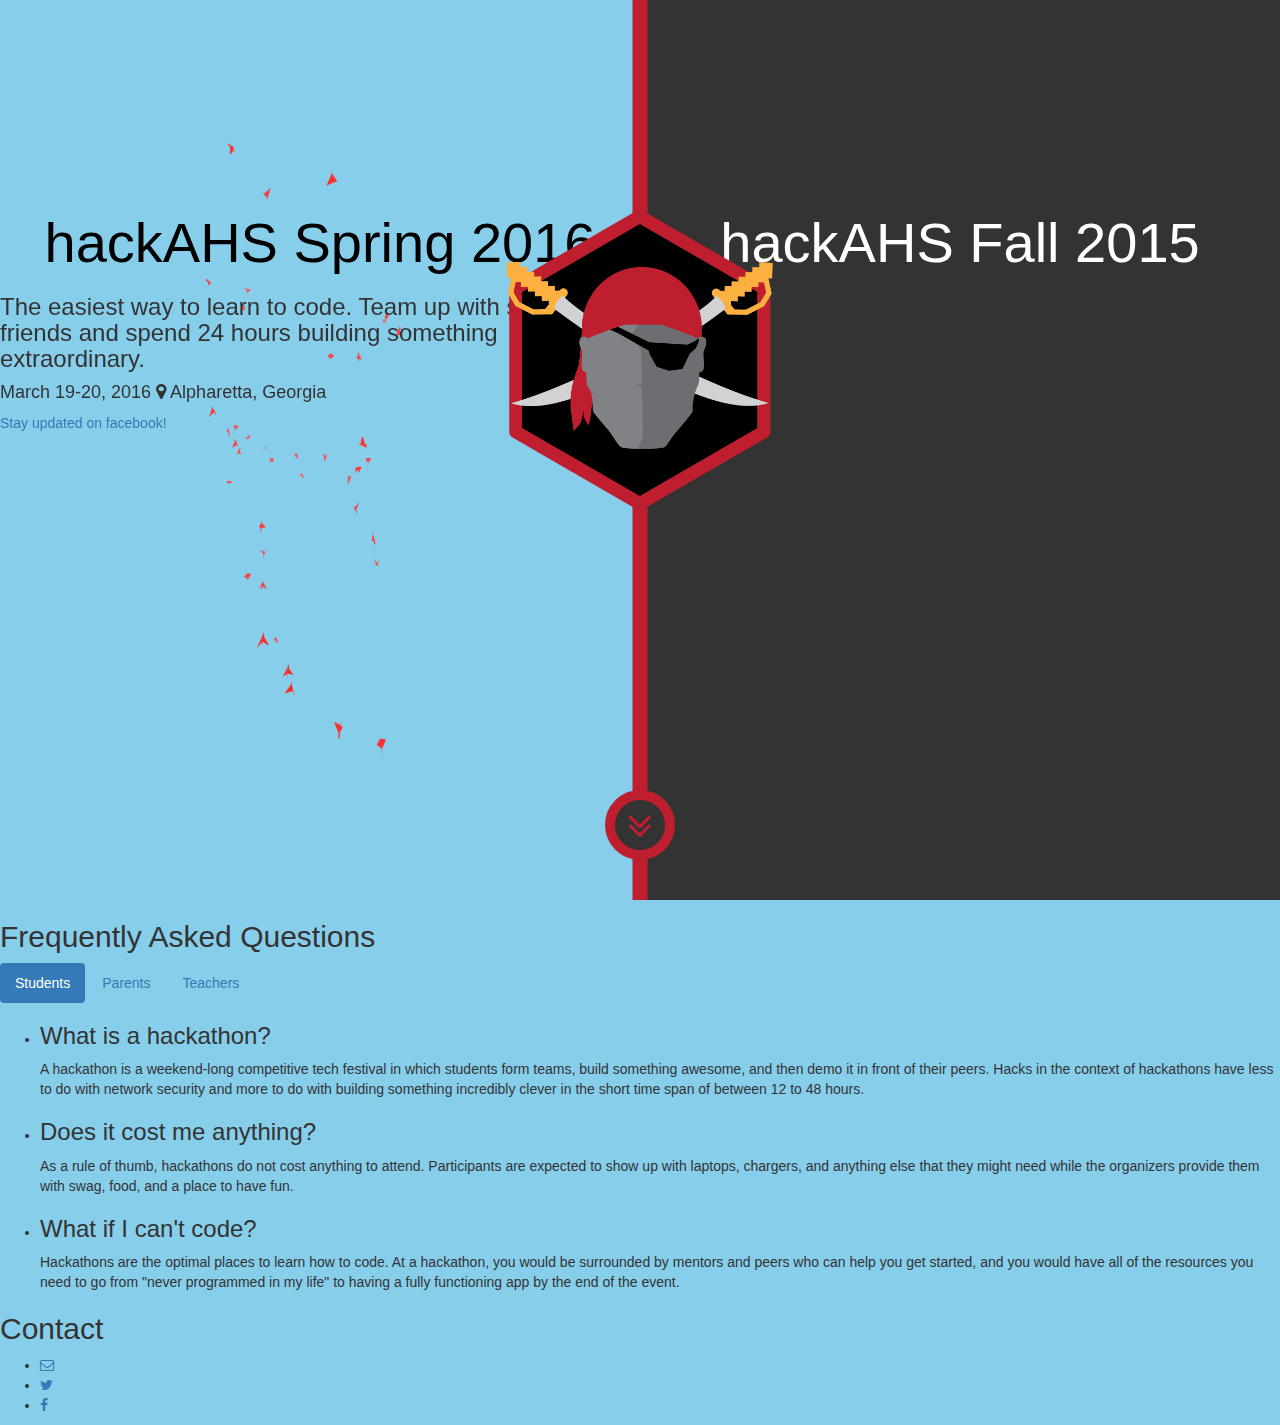
==== commit cf3c1997: "renamed headers" ====
--- a/index.html
+++ b/index.html
@@ -33,18 +33,17 @@
 			<img src="img/hackahslogo.png" class="logo"/>
 
 			<div class="LHD">
-				<h2>Local Hack Day</h2>
+				<h2>hackAHS Fall 2015</h2>
 				<h3>Come together with other high school students for twelve hours of learning, community, and building.</h3>
 				<h4>October 10, 2015 <span><i class="fa fa-map-marker"></i></span> Alpharetta, Georgia</h4>
-				<a class="button" target="_blank" href="http://localhackday.mlh.io/#/cities/alpharetta/register" >Register Now!</a>
-				<a class="button" target="_blank" href="http://localhackday.mlh.io/schedule.html" >Check out last year's schedule!</a>
+				<a class="button" href="http://lhd.hackahs.com/" >Learn more!</a>
 			</div>
 
 			<div class="hackAHS">
-				<h1>hackAHS</h1>
+				<h1>hackAHS Spring 2016</h1>
 				<h3>The easiest way to learn to code. Team up with strangers or friends and spend 24 hours building something extraordinary.</h3>
 				<h4>March 19-20, 2016 <span><i class="fa fa-map-marker"></i></span> Alpharetta, Georgia</h4>
-				<a class="button" target="_blank" href="#">Stay updated on facebook!</a>
+				<a class="button" target="_blank" href="https://www.facebook.com/hackahs">Stay updated on facebook!</a>
 			</div>
 			<div class="btn-container">
 				<a href="#faq" class="page-scroll btn btn-circle">
